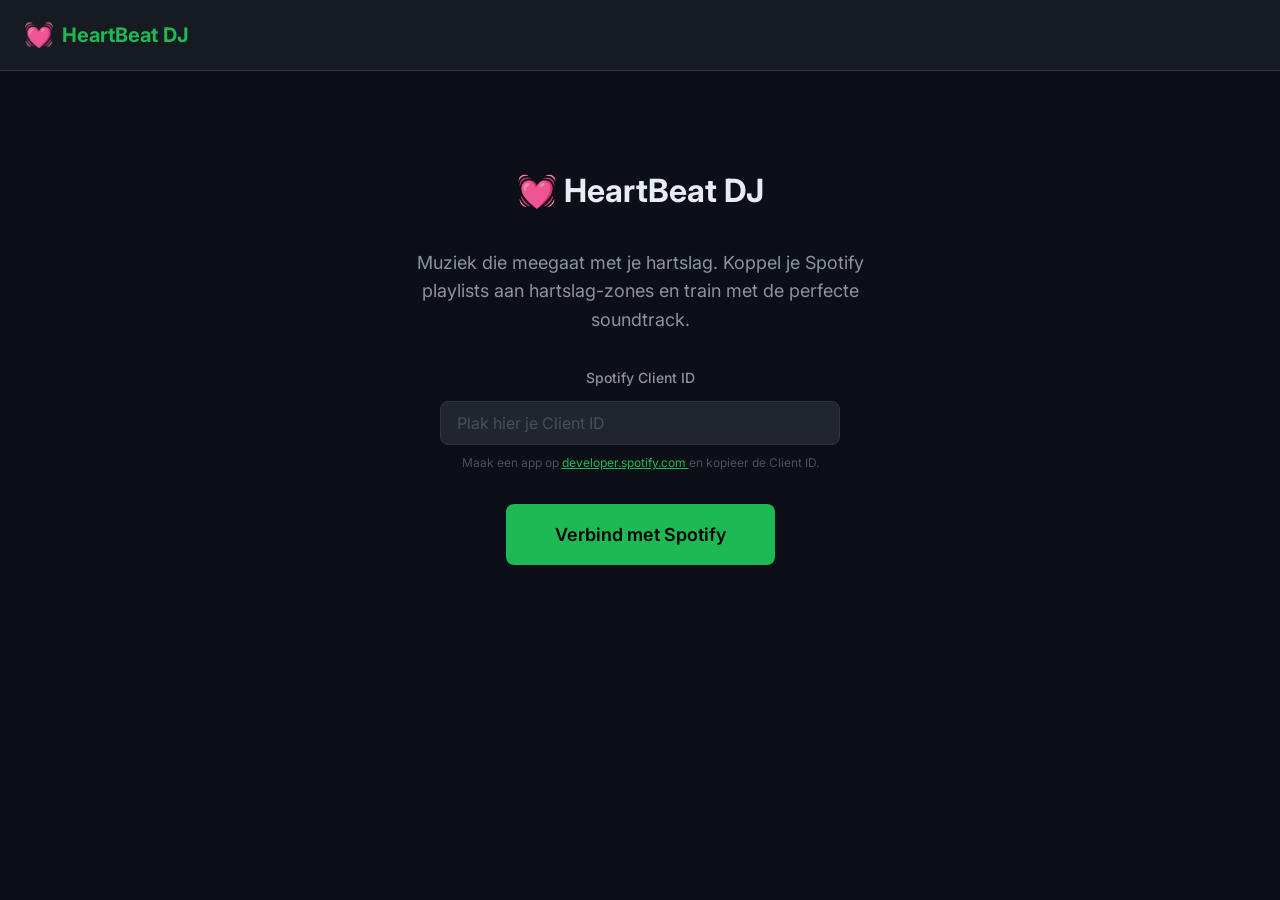
==== index.html @ 522d43e7 "HeartBeat DJ v1.0 — PWA met Spotify integratie" ====
<!DOCTYPE html>
<html lang="nl">
<head>
  <meta charset="UTF-8">
  <meta name="viewport" content="width=device-width, initial-scale=1.0, maximum-scale=1.0, user-scalable=no, viewport-fit=cover">
  <meta name="theme-color" content="#0d1117">
  <meta name="description" content="HeartBeat DJ — Muziek die je hartslag volgt">
  <meta name="apple-mobile-web-app-capable" content="yes">
  <meta name="apple-mobile-web-app-status-bar-style" content="black-translucent">
  <meta name="apple-mobile-web-app-title" content="HeartBeat DJ">
  <meta name="mobile-web-app-capable" content="yes">

  <title>HeartBeat DJ</title>

  <link rel="manifest" href="manifest.json">
  <link rel="apple-touch-icon" href="icons/icon-192.png">
  <link rel="preconnect" href="https://fonts.googleapis.com">
  <link rel="preconnect" href="https://fonts.gstatic.com" crossorigin>
  <link href="https://fonts.googleapis.com/css2?family=Inter:wght@400;500;600;700&family=JetBrains+Mono:wght@400;700&display=swap" rel="stylesheet">
  <link rel="stylesheet" href="css/styles.css">

  <style>
    /* Workout achtergrond — sportieve beelden */
    .workout-bg {
      position: fixed;
      inset: 0;
      z-index: -1;
      background-size: cover;
      background-position: center;
      opacity: 0;
      transition: opacity 1.5s ease;
    }

    .workout-bg--active {
      opacity: 1;
    }

    .workout-bg__layer {
      position: fixed;
      inset: 0;
      z-index: -1;
      background-size: cover;
      background-position: center;
      opacity: 0;
      transition: opacity 1.5s ease;
    }

    .workout-bg__layer--visible {
      opacity: 1;
    }

    /* Glasmorfisme overlay voor leesbaarheid */
    .workout-bg__overlay {
      position: fixed;
      inset: 0;
      z-index: -1;
      background: rgba(13, 17, 23, 0.75);
      backdrop-filter: blur(2px);
    }

    /* Glasmorfisme cards tijdens workout */
    .screen--workout .hr-display,
    .screen--workout .hr-graph,
    .screen--workout .now-playing,
    .screen--workout .workout-timeline,
    .screen--workout .simulator {
      background: rgba(28, 33, 40, 0.85);
      backdrop-filter: blur(12px);
      -webkit-backdrop-filter: blur(12px);
      border-color: rgba(255, 255, 255, 0.1);
    }

    /* Pulserende hartslag animatie */
    @keyframes heartbeat {
      0%, 100% { transform: scale(1); }
      15% { transform: scale(1.15); }
      30% { transform: scale(1); }
      45% { transform: scale(1.1); }
    }

    .hr-display__icon {
      display: inline-block;
      font-size: 2rem;
      animation: heartbeat 1s ease-in-out infinite;
    }

    .hr-display__icon--slow { animation-duration: 1.2s; }
    .hr-display__icon--normal { animation-duration: 0.8s; }
    .hr-display__icon--fast { animation-duration: 0.5s; }
    .hr-display__icon--extreme { animation-duration: 0.35s; }

    @media (max-width: 600px) {
      .hr-display__icon {
        font-size: 1.5rem;
      }
    }
  </style>
</head>
<body>
  <div class="app">
    <!-- Workout achtergrond -->
    <div class="workout-bg" id="workout-bg"></div>
    <div class="workout-bg__layer" id="workout-bg-next"></div>
    <div class="workout-bg__overlay"></div>

    <!-- Header -->
    <header class="app__header">
      <div class="app__logo">
        <span class="app__logo-icon">💓</span>
        <span>HeartBeat DJ</span>
      </div>
      <div class="user-info" id="user-info" style="display: none;">
        <img class="user-info__avatar" id="user-avatar" alt="avatar">
        <span id="user-name"></span>
        <button class="btn btn--sm btn--secondary" id="logout-btn">Uitloggen</button>
      </div>
    </header>

    <main class="app__main">
      <!-- ═══════════ LOGIN SCREEN ═══════════ -->
      <section class="screen screen--active" id="screen-login">
        <div class="login">
          <h1 class="login__title">💓 HeartBeat DJ</h1>
          <p class="login__subtitle">
            Muziek die meegaat met je hartslag.
            Koppel je Spotify playlists aan hartslag-zones en train met de perfecte soundtrack.
          </p>

          <div class="login__client-id-group">
            <label class="label" for="client-id-input">Spotify Client ID</label>
            <input
              class="input"
              type="text"
              id="client-id-input"
              placeholder="Plak hier je Client ID"
              autocomplete="off"
              spellcheck="false"
            >
            <p style="font-size: var(--text-xs); color: var(--text-muted);">
              Maak een app op
              <a href="https://developer.spotify.com/dashboard" target="_blank" rel="noopener" style="color: var(--accent);">
                developer.spotify.com
              </a>
              en kopieer de Client ID.
            </p>
          </div>

          <button class="btn btn--primary btn--lg" id="login-btn">
            Verbind met Spotify
          </button>
        </div>
      </section>

      <!-- ═══════════ SETUP SCREEN ═══════════ -->
      <section class="screen" id="screen-setup">
        <div class="setup">
          <!-- Persoonlijke instelling -->
          <div class="setup__section">
            <h2 class="setup__section-title">Jouw profiel</h2>
            <div style="display: flex; gap: var(--space-md); flex-wrap: wrap;">
              <div style="flex: 1; min-width: 140px;">
                <label class="label" for="age-input">Leeftijd</label>
                <input class="input" type="number" id="age-input" min="10" max="100" placeholder="30" value="30"
                       inputmode="numeric" pattern="[0-9]*">
              </div>
              <div style="flex: 1; min-width: 140px;">
                <label class="label" for="max-hr-input">Max hartslag (220 - leeftijd)</label>
                <input class="input" type="number" id="max-hr-input" min="100" max="250" value="190"
                       inputmode="numeric" pattern="[0-9]*">
              </div>
            </div>
          </div>

          <!-- Workout modus -->
          <div class="setup__section">
            <h2 class="setup__section-title">Workout modus</h2>
            <div class="mode-toggle">
              <button class="mode-toggle__option mode-toggle__option--active" data-mode="reactive">
                Reactief
              </button>
              <button class="mode-toggle__option" data-mode="planned">
                Gepland
              </button>
            </div>
            <p style="color: var(--text-muted); font-size: var(--text-xs); margin-top: var(--space-sm);" id="mode-description">
              Muziek volgt je hartslag in realtime.
            </p>
          </div>

          <!-- Zone ↔ Playlist mapping -->
          <div class="setup__section">
            <h2 class="setup__section-title">Zone → Playlist</h2>
            <p style="color: var(--text-secondary); margin-bottom: var(--space-md); font-size: var(--text-sm);">
              Koppel een Spotify playlist aan elke hartslag-zone.
            </p>
            <div class="setup__zone-list" id="zone-setup-list">
              <!-- Wordt dynamisch gevuld -->
            </div>
          </div>

          <!-- Workout Planner (alleen zichtbaar in planned mode) -->
          <div class="setup__section" id="planner-section" style="display: none;">
            <h2 class="setup__section-title">Interval-schema</h2>
            <p style="color: var(--text-secondary); margin-bottom: var(--space-md); font-size: var(--text-sm);">
              Kies een template of maak je eigen interval-training.
            </p>
            <div class="planner__templates" id="workout-templates">
              <!-- Wordt dynamisch gevuld -->
            </div>
          </div>

          <!-- Start knop -->
          <div style="text-align: center; padding: var(--space-lg) 0;">
            <button class="btn btn--primary btn--lg" id="start-workout-btn" disabled>
              Start Workout
            </button>
            <div id="player-mode-info" style="margin-top: var(--space-sm);"></div>
          </div>
        </div>
      </section>

      <!-- ═══════════ WORKOUT SCREEN ═══════════ -->
      <section class="screen screen--workout" id="screen-workout">
        <div class="dashboard">
          <!-- Hartslag Display -->
          <div class="hr-display" id="hr-display">
            <div class="hr-display__icon" id="hr-icon">❤️</div>
            <div class="hr-display__bpm" id="hr-bpm">--</div>
            <div class="hr-display__label">BPM</div>
            <div class="hr-display__zone-name" id="hr-zone-name">—</div>
          </div>

          <!-- Hartslag Grafiek -->
          <div class="hr-graph">
            <canvas class="hr-graph__canvas" id="hr-graph-canvas"></canvas>
          </div>

          <!-- Now Playing -->
          <div class="now-playing">
            <img class="now-playing__art" id="now-playing-art" alt="Album art"
                 src="data:image/svg+xml,%3Csvg xmlns='http://www.w3.org/2000/svg' viewBox='0 0 80 80'%3E%3Crect fill='%2321262d' width='80' height='80'/%3E%3Ctext x='50%25' y='50%25' text-anchor='middle' dy='.3em' fill='%23484f58' font-size='24'%3E♪%3C/text%3E%3C/svg%3E">
            <div class="now-playing__info">
              <div class="now-playing__title" id="now-playing-title">Wachten op muziek...</div>
              <div class="now-playing__artist" id="now-playing-artist">—</div>
            </div>
            <div class="now-playing__controls">
              <button class="btn btn--icon btn--secondary" id="player-pause" title="Pauze/Play">▶</button>
              <button class="btn btn--icon btn--secondary" id="player-next" title="Volgend nummer">⏭</button>
              <input type="range" id="volume-slider" min="0" max="100" value="70"
                     style="width: 80px;" title="Volume">
            </div>
          </div>

          <!-- Workout Timeline (planned mode) -->
          <div class="workout-timeline" id="workout-timeline-container" style="display: none;">
            <div class="workout-timeline__title">Workout voortgang</div>
            <div class="workout-timeline__bar" id="workout-timeline-bar"></div>
            <div class="workout-timeline__timer" id="workout-timer">00:00</div>
          </div>

          <!-- Simulator Controls -->
          <div class="simulator">
            <div class="simulator__title">Hartslag Simulator</div>
            <div class="simulator__slider-group">
              <span style="font-size: var(--text-xs); color: var(--text-secondary);">40</span>
              <input type="range" class="simulator__slider" id="hr-slider"
                     min="40" max="220" value="72">
              <span style="font-size: var(--text-xs); color: var(--text-secondary);">220</span>
              <span class="simulator__slider-value" id="hr-slider-value">72</span>
              <span style="font-size: var(--text-xs); color: var(--text-secondary);">BPM</span>
            </div>
            <div class="simulator__scenarios">
              <button class="btn btn--sm btn--secondary" data-scenario="full_workout">Full Workout</button>
              <button class="btn btn--sm btn--secondary" data-scenario="intervals">Intervals</button>
              <button class="btn btn--sm btn--secondary" data-scenario="steady_state">Steady</button>
            </div>
          </div>

          <!-- Workout Controls -->
          <div class="workout-controls">
            <button class="btn btn--secondary" id="pause-workout-btn">Pauze</button>
            <button class="btn btn--danger" id="stop-workout-btn">Stop Workout</button>
          </div>
        </div>
      </section>
    </main>

    <!-- Toast Notifications -->
    <div class="toast-container"></div>

  </div>

  <script>
    window.__debugLog = console.log;
  </script>
  <script type="module" src="js/app.js"></script>
  <script>
    // Service Worker registratie
    if ('serviceWorker' in navigator) {
      navigator.serviceWorker.register('sw.js').catch(() => {
        // SW registratie mislukt — app werkt nog steeds
      });
    }
  </script>
</body>
</html>
---- css/styles.css ----
/* ═══════════════════════════════════════════════════════
   HeartBeat DJ — Styles

   Design principes:
   - Dark theme (sportief, focust op de content)
   - Zone-kleuren als visueel anchor
   - Mobile-first, responsive
   - Geen externe dependencies
   - Touch-friendly op mobiel
   ═══════════════════════════════════════════════════════ */

/* ── Custom Properties ────────────────────────────────── */
:root {
  /* Zone kleuren */
  --zone-rest: #4fc3f7;
  --zone-light: #81c784;
  --zone-moderate: #ffb74d;
  --zone-hard: #e57373;
  --zone-maximum: #f44336;

  /* Base kleuren */
  --bg-primary: #0d1117;
  --bg-secondary: #161b22;
  --bg-tertiary: #21262d;
  --bg-card: #1c2128;
  --text-primary: #e6edf3;
  --text-secondary: #8b949e;
  --text-muted: #484f58;
  --accent: #1db954;
  --accent-hover: #1ed760;
  --border: #30363d;
  --error: #f85149;
  --warning: #d29922;

  /* Spacing */
  --space-xs: 0.25rem;
  --space-sm: 0.5rem;
  --space-md: 1rem;
  --space-lg: 1.5rem;
  --space-xl: 2rem;
  --space-2xl: 3rem;

  /* Typography */
  --font-sans: 'Inter', -apple-system, BlinkMacSystemFont, 'Segoe UI', Roboto, sans-serif;
  --font-mono: 'JetBrains Mono', 'Fira Code', monospace;
  --text-xs: 0.75rem;
  --text-sm: 0.875rem;
  --text-base: 1rem;
  --text-lg: 1.125rem;
  --text-xl: 1.25rem;
  --text-2xl: 1.5rem;
  --text-3xl: 2rem;
  --text-4xl: 3rem;

  /* Border radius */
  --radius-sm: 0.375rem;
  --radius-md: 0.5rem;
  --radius-lg: 0.75rem;
  --radius-xl: 1rem;
  --radius-full: 9999px;

  /* Shadows */
  --shadow-sm: 0 1px 2px rgba(0, 0, 0, 0.3);
  --shadow-md: 0 4px 6px rgba(0, 0, 0, 0.3);
  --shadow-lg: 0 10px 25px rgba(0, 0, 0, 0.4);

  /* Transitions */
  --transition-fast: 150ms ease;
  --transition-base: 250ms ease;
  --transition-slow: 500ms ease;

  /* Safe area voor notch-phones */
  --safe-top: env(safe-area-inset-top, 0px);
  --safe-bottom: env(safe-area-inset-bottom, 0px);
  --safe-left: env(safe-area-inset-left, 0px);
  --safe-right: env(safe-area-inset-right, 0px);
}

/* ── Reset & Base ─────────────────────────────────────── */
*,
*::before,
*::after {
  box-sizing: border-box;
  margin: 0;
  padding: 0;
}

html {
  font-size: 16px;
  -webkit-text-size-adjust: 100%;
}

body {
  font-family: var(--font-sans);
  background-color: var(--bg-primary);
  color: var(--text-primary);
  line-height: 1.6;
  min-height: 100vh;
  min-height: 100dvh;
  overflow-x: hidden;
  -webkit-font-smoothing: antialiased;
  /* Voorkom double-tap zoom op mobiel */
  touch-action: manipulation;
}

/* ── App Shell ────────────────────────────────────────── */
.app {
  display: flex;
  flex-direction: column;
  min-height: 100vh;
  min-height: 100dvh;
}

.app__header {
  display: flex;
  align-items: center;
  justify-content: space-between;
  padding: var(--space-md) var(--space-lg);
  padding-top: calc(var(--space-md) + var(--safe-top));
  border-bottom: 1px solid var(--border);
  background-color: var(--bg-secondary);
  position: sticky;
  top: 0;
  z-index: 100;
}

.app__logo {
  display: flex;
  align-items: center;
  gap: var(--space-sm);
  font-size: var(--text-xl);
  font-weight: 700;
  color: var(--accent);
}

.app__logo-icon {
  font-size: var(--text-2xl);
}

.app__main {
  flex: 1;
  padding: var(--space-lg);
  padding-bottom: calc(var(--space-lg) + var(--safe-bottom));
  max-width: 1200px;
  margin: 0 auto;
  width: 100%;
}

/* ── Screens ──────────────────────────────────────────── */
.screen {
  display: none;
  animation: fadeIn var(--transition-base) ease-out;
}

.screen--active {
  display: block;
}

@keyframes fadeIn {
  from { opacity: 0; transform: translateY(8px); }
  to { opacity: 1; transform: translateY(0); }
}

/* ── Login Screen ─────────────────────────────────────── */
.login {
  display: flex;
  flex-direction: column;
  align-items: center;
  justify-content: center;
  min-height: 60vh;
  text-align: center;
  gap: var(--space-xl);
  padding: var(--space-lg);
}

.login__title {
  font-size: var(--text-3xl);
  font-weight: 700;
}

.login__subtitle {
  color: var(--text-secondary);
  font-size: var(--text-lg);
  max-width: 500px;
}

.login__client-id-group {
  display: flex;
  flex-direction: column;
  gap: var(--space-sm);
  width: 100%;
  max-width: 400px;
}

/* ── Setup Screen ─────────────────────────────────────── */
.setup {
  display: flex;
  flex-direction: column;
  gap: var(--space-xl);
}

.setup__section {
  background-color: var(--bg-card);
  border: 1px solid var(--border);
  border-radius: var(--radius-lg);
  padding: var(--space-lg);
}

.setup__section-title {
  font-size: var(--text-xl);
  font-weight: 600;
  margin-bottom: var(--space-md);
}

.setup__zone-list {
  display: flex;
  flex-direction: column;
  gap: var(--space-md);
}

.setup__zone-row {
  display: flex;
  align-items: center;
  gap: var(--space-md);
  padding: var(--space-md);
  background-color: var(--bg-tertiary);
  border-radius: var(--radius-md);
  border-left: 4px solid var(--zone-color, var(--border));
}

.setup__zone-info {
  flex: 0 0 120px;
}

.setup__zone-name {
  font-weight: 600;
  font-size: var(--text-base);
}

.setup__zone-range {
  font-size: var(--text-xs);
  color: var(--text-secondary);
}

.setup__zone-select {
  flex: 1;
}

/* ── Workout Dashboard ────────────────────────────────── */
.dashboard {
  display: grid;
  grid-template-columns: 1fr;
  gap: var(--space-md);
}

@media (min-width: 768px) {
  .dashboard {
    grid-template-columns: 1fr 1fr;
    gap: var(--space-lg);
  }
}

/* Heart Rate Display */
.hr-display {
  background-color: var(--bg-card);
  border: 1px solid var(--border);
  border-radius: var(--radius-lg);
  padding: var(--space-lg);
  text-align: center;
  transition: border-color var(--transition-base);
}

.hr-display--zone-rest { border-color: var(--zone-rest); }
.hr-display--zone-light { border-color: var(--zone-light); }
.hr-display--zone-moderate { border-color: var(--zone-moderate); }
.hr-display--zone-hard { border-color: var(--zone-hard); }
.hr-display--zone-maximum { border-color: var(--zone-maximum); }

.hr-display__bpm {
  font-size: var(--text-4xl);
  font-weight: 700;
  font-variant-numeric: tabular-nums;
  line-height: 1;
}

.hr-display__label {
  font-size: var(--text-sm);
  color: var(--text-secondary);
  text-transform: uppercase;
  letter-spacing: 0.05em;
  margin-top: var(--space-xs);
}

.hr-display__zone-name {
  font-size: var(--text-xl);
  font-weight: 600;
  margin-top: var(--space-md);
  padding: var(--space-xs) var(--space-md);
  border-radius: var(--radius-full);
  display: inline-block;
}

/* HR Graph */
.hr-graph {
  background-color: var(--bg-card);
  border: 1px solid var(--border);
  border-radius: var(--radius-lg);
  padding: var(--space-md);
}

.hr-graph__canvas {
  width: 100%;
  height: 150px;
  display: block;
}

@media (min-width: 768px) {
  .hr-graph__canvas {
    height: 200px;
  }
}

/* Now Playing */
.now-playing {
  background-color: var(--bg-card);
  border: 1px solid var(--border);
  border-radius: var(--radius-lg);
  padding: var(--space-md);
  display: flex;
  gap: var(--space-md);
  align-items: center;
}

@media (min-width: 768px) {
  .now-playing {
    grid-column: 1 / -1;
    padding: var(--space-lg);
    gap: var(--space-lg);
  }
}

.now-playing__art {
  width: 64px;
  height: 64px;
  border-radius: var(--radius-md);
  background-color: var(--bg-tertiary);
  object-fit: cover;
  flex-shrink: 0;
}

@media (min-width: 768px) {
  .now-playing__art {
    width: 80px;
    height: 80px;
  }
}

.now-playing__info {
  flex: 1;
  min-width: 0;
}

.now-playing__title {
  font-size: var(--text-base);
  font-weight: 600;
  white-space: nowrap;
  overflow: hidden;
  text-overflow: ellipsis;
}

@media (min-width: 768px) {
  .now-playing__title {
    font-size: var(--text-lg);
  }
}

.now-playing__artist {
  color: var(--text-secondary);
  font-size: var(--text-sm);
  white-space: nowrap;
  overflow: hidden;
  text-overflow: ellipsis;
}

.now-playing__controls {
  display: flex;
  gap: var(--space-sm);
  align-items: center;
  flex-shrink: 0;
}

/* Workout Plan Display */
.workout-timeline {
  background-color: var(--bg-card);
  border: 1px solid var(--border);
  border-radius: var(--radius-lg);
  padding: var(--space-md);
}

@media (min-width: 768px) {
  .workout-timeline {
    grid-column: 1 / -1;
    padding: var(--space-lg);
  }
}

.workout-timeline__title {
  font-size: var(--text-base);
  font-weight: 600;
  margin-bottom: var(--space-sm);
}

@media (min-width: 768px) {
  .workout-timeline__title {
    font-size: var(--text-lg);
    margin-bottom: var(--space-md);
  }
}

.workout-timeline__bar {
  display: flex;
  height: 32px;
  border-radius: var(--radius-md);
  overflow: hidden;
  gap: 2px;
}

@media (min-width: 768px) {
  .workout-timeline__bar {
    height: 40px;
  }
}

.workout-timeline__segment {
  display: flex;
  align-items: center;
  justify-content: center;
  font-size: var(--text-xs);
  font-weight: 600;
  color: var(--bg-primary);
  transition: opacity var(--transition-base);
  position: relative;
  overflow: hidden;
  white-space: nowrap;
  padding: 0 var(--space-xs);
}

.workout-timeline__segment--active {
  outline: 2px solid var(--text-primary);
  outline-offset: -2px;
}

.workout-timeline__segment--completed {
  opacity: 0.4;
}

.workout-timeline__timer {
  text-align: center;
  margin-top: var(--space-sm);
  font-size: var(--text-xl);
  font-weight: 700;
  font-variant-numeric: tabular-nums;
  font-family: var(--font-mono);
}

@media (min-width: 768px) {
  .workout-timeline__timer {
    font-size: var(--text-2xl);
    margin-top: var(--space-md);
  }
}

/* ── Interval Planner ─────────────────────────────────── */
.planner {
  background-color: var(--bg-card);
  border: 1px solid var(--border);
  border-radius: var(--radius-lg);
  padding: var(--space-lg);
}

.planner__templates {
  display: grid;
  grid-template-columns: repeat(auto-fill, minmax(160px, 1fr));
  gap: var(--space-sm);
  margin-bottom: var(--space-xl);
}

@media (min-width: 768px) {
  .planner__templates {
    grid-template-columns: repeat(auto-fill, minmax(200px, 1fr));
    gap: var(--space-md);
  }
}

.planner__template-card {
  background-color: var(--bg-tertiary);
  border: 1px solid var(--border);
  border-radius: var(--radius-md);
  padding: var(--space-md);
  cursor: pointer;
  transition: border-color var(--transition-fast), transform var(--transition-fast);
  /* Touch feedback */
  -webkit-tap-highlight-color: rgba(29, 185, 84, 0.15);
}

.planner__template-card:hover {
  border-color: var(--accent);
  transform: translateY(-2px);
}

/* Geen transform op touch — voelt vertragend */
@media (hover: none) {
  .planner__template-card:hover {
    transform: none;
  }
}

.planner__template-card--selected {
  border-color: var(--accent);
  background-color: rgba(29, 185, 84, 0.1);
}

.planner__template-name {
  font-weight: 600;
  margin-bottom: var(--space-xs);
}

.planner__template-desc {
  font-size: var(--text-sm);
  color: var(--text-secondary);
}

.planner__custom-segments {
  display: flex;
  flex-direction: column;
  gap: var(--space-sm);
}

.planner__segment-row {
  display: flex;
  gap: var(--space-sm);
  align-items: center;
}

.planner__segment-row > select,
.planner__segment-row > input {
  flex: 1;
}

/* ── Simulator Controls ───────────────────────────────── */
.simulator {
  background-color: var(--bg-card);
  border: 1px solid var(--border);
  border-radius: var(--radius-lg);
  padding: var(--space-md);
}

@media (min-width: 768px) {
  .simulator {
    padding: var(--space-lg);
  }
}

.simulator__title {
  font-size: var(--text-base);
  font-weight: 600;
  margin-bottom: var(--space-md);
}

.simulator__slider-group {
  display: flex;
  align-items: center;
  gap: var(--space-sm);
}

@media (min-width: 768px) {
  .simulator__slider-group {
    gap: var(--space-md);
  }
}

.simulator__slider {
  flex: 1;
  -webkit-appearance: none;
  appearance: none;
  height: 8px;
  border-radius: var(--radius-full);
  background: var(--bg-tertiary);
  outline: none;
}

.simulator__slider::-webkit-slider-thumb {
  -webkit-appearance: none;
  appearance: none;
  width: 28px;
  height: 28px;
  border-radius: var(--radius-full);
  background: var(--accent);
  cursor: pointer;
}

/* Grotere touch target op mobiel */
@media (hover: none) {
  .simulator__slider::-webkit-slider-thumb {
    width: 32px;
    height: 32px;
  }
}

.simulator__slider-value {
  font-size: var(--text-lg);
  font-weight: 700;
  font-variant-numeric: tabular-nums;
  min-width: 3ch;
  text-align: center;
}

@media (min-width: 768px) {
  .simulator__slider-value {
    font-size: var(--text-xl);
    min-width: 4ch;
  }
}

.simulator__scenarios {
  display: flex;
  gap: var(--space-sm);
  margin-top: var(--space-md);
  flex-wrap: wrap;
}

/* ── Shared Components ────────────────────────────────── */

/* Buttons */
.btn {
  display: inline-flex;
  align-items: center;
  justify-content: center;
  gap: var(--space-sm);
  padding: var(--space-sm) var(--space-lg);
  font-size: var(--text-base);
  font-weight: 600;
  font-family: inherit;
  border: 1px solid transparent;
  border-radius: var(--radius-md);
  cursor: pointer;
  transition: background-color var(--transition-fast), transform var(--transition-fast);
  white-space: nowrap;
  line-height: 1.5;
  /* Touch feedback */
  -webkit-tap-highlight-color: transparent;
  /* Minimale touch target 44px (Apple HIG) */
  min-height: 44px;
}

.btn:active {
  transform: scale(0.97);
}

.btn:disabled {
  opacity: 0.5;
  cursor: not-allowed;
}

.btn--primary {
  background-color: var(--accent);
  color: #000;
}

.btn--primary:hover:not(:disabled) {
  background-color: var(--accent-hover);
}

.btn--secondary {
  background-color: var(--bg-tertiary);
  color: var(--text-primary);
  border-color: var(--border);
}

.btn--secondary:hover:not(:disabled) {
  background-color: var(--border);
}

.btn--danger {
  background-color: var(--error);
  color: #fff;
}

.btn--sm {
  padding: var(--space-xs) var(--space-md);
  font-size: var(--text-sm);
  min-height: 36px;
}

.btn--lg {
  padding: var(--space-md) var(--space-2xl);
  font-size: var(--text-lg);
}

.btn--icon {
  padding: var(--space-sm);
  min-width: 44px;
  min-height: 44px;
}

/* Inputs & Selects */
.input,
.select {
  width: 100%;
  padding: var(--space-sm) var(--space-md);
  font-size: var(--text-base);
  font-family: inherit;
  background-color: var(--bg-tertiary);
  color: var(--text-primary);
  border: 1px solid var(--border);
  border-radius: var(--radius-md);
  outline: none;
  transition: border-color var(--transition-fast);
  /* Minimale hoogte voor touch */
  min-height: 44px;
  /* Voorkom iOS zoom op focus */
  font-size: max(var(--text-base), 16px);
}

.input:focus,
.select:focus {
  border-color: var(--accent);
}

.input::placeholder {
  color: var(--text-muted);
}

.select {
  cursor: pointer;
}

/* Label */
.label {
  display: block;
  font-size: var(--text-sm);
  font-weight: 500;
  color: var(--text-secondary);
  margin-bottom: var(--space-xs);
}

/* Volume slider — specifieke mobile styling */
input[type="range"]#volume-slider {
  width: 80px;
  min-height: 32px;
}

@media (max-width: 600px) {
  input[type="range"]#volume-slider {
    width: 60px;
  }
}

/* Toast */
.toast-container {
  position: fixed;
  bottom: calc(var(--space-lg) + var(--safe-bottom));
  left: var(--space-md);
  right: var(--space-md);
  display: flex;
  flex-direction: column-reverse;
  gap: var(--space-sm);
  z-index: 1000;
  pointer-events: none;
}

@media (min-width: 600px) {
  .toast-container {
    left: auto;
    right: var(--space-lg);
    max-width: 400px;
  }
}

.toast {
  padding: var(--space-md) var(--space-lg);
  border-radius: var(--radius-md);
  font-size: var(--text-sm);
  font-weight: 500;
  box-shadow: var(--shadow-lg);
  animation: toastIn var(--transition-base) ease-out;
  pointer-events: auto;
}

.toast--info {
  background-color: var(--bg-card);
  border: 1px solid var(--border);
  color: var(--text-primary);
}

.toast--success {
  background-color: #1a3a2a;
  border: 1px solid var(--accent);
  color: var(--accent);
}

.toast--error {
  background-color: #3a1a1a;
  border: 1px solid var(--error);
  color: var(--error);
}

.toast--warning {
  background-color: #3a2f1a;
  border: 1px solid var(--warning);
  color: var(--warning);
}

@keyframes toastIn {
  from { opacity: 0; transform: translateY(16px); }
  to { opacity: 1; transform: translateY(0); }
}

/* ── Mode Toggle ──────────────────────────────────────── */
.mode-toggle {
  display: flex;
  background-color: var(--bg-tertiary);
  border-radius: var(--radius-md);
  padding: 3px;
  gap: 3px;
}

.mode-toggle__option {
  flex: 1;
  padding: var(--space-sm) var(--space-md);
  border-radius: var(--radius-sm);
  font-size: var(--text-sm);
  font-weight: 600;
  cursor: pointer;
  transition: background-color var(--transition-fast);
  border: none;
  background: none;
  color: var(--text-secondary);
  font-family: inherit;
  min-height: 44px;
  text-align: center;
}

.mode-toggle__option--active {
  background-color: var(--accent);
  color: #000;
}

/* ── User Info ────────────────────────────────────────── */
.user-info {
  display: flex;
  align-items: center;
  gap: var(--space-sm);
  font-size: var(--text-sm);
  color: var(--text-secondary);
}

.user-info__avatar {
  width: 28px;
  height: 28px;
  border-radius: var(--radius-full);
  background-color: var(--bg-tertiary);
}

/* ── Workout Controls Bar ─────────────────────────────── */
.workout-controls {
  grid-column: 1 / -1;
  display: flex;
  gap: var(--space-md);
  justify-content: center;
  padding: var(--space-md) 0;
  padding-bottom: calc(var(--space-md) + var(--safe-bottom));
}

/* ── Player Mode Badge ────────────────────────────────── */
.player-mode-badge {
  display: inline-flex;
  align-items: center;
  gap: var(--space-xs);
  padding: var(--space-xs) var(--space-sm);
  font-size: var(--text-xs);
  font-weight: 600;
  border-radius: var(--radius-full);
  background-color: var(--bg-tertiary);
  color: var(--text-secondary);
}

.player-mode-badge--sdk {
  color: var(--accent);
  border: 1px solid var(--accent);
}

.player-mode-badge--connect {
  color: var(--zone-light);
  border: 1px solid var(--zone-light);
}

/* ── Responsive ───────────────────────────────────────── */

/* Mobiel: compact layout */
@media (max-width: 600px) {
  .app__main {
    padding: var(--space-sm);
    padding-bottom: calc(var(--space-sm) + var(--safe-bottom));
  }

  .app__header {
    padding: var(--space-sm) var(--space-md);
    padding-top: calc(var(--space-sm) + var(--safe-top));
  }

  .app__logo {
    font-size: var(--text-lg);
  }

  .app__logo-icon {
    font-size: var(--text-xl);
  }

  /* Verberg naam op hele kleine schermen, toon alleen avatar */
  .user-info > span {
    display: none;
  }

  /* Setup */
  .setup {
    gap: var(--space-md);
  }

  .setup__section {
    padding: var(--space-md);
  }

  .setup__section-title {
    font-size: var(--text-lg);
  }

  .setup__zone-row {
    flex-direction: column;
    align-items: stretch;
    gap: var(--space-sm);
  }

  .setup__zone-info {
    flex: none;
    display: flex;
    align-items: center;
    gap: var(--space-sm);
  }

  .setup__zone-name {
    font-size: var(--text-sm);
  }

  /* Login */
  .login__title {
    font-size: var(--text-2xl);
  }

  .login__subtitle {
    font-size: var(--text-base);
  }

  /* Workout dashboard */
  .hr-display {
    padding: var(--space-md);
  }

  .hr-display__bpm {
    font-size: var(--text-3xl);
  }

  .hr-display__zone-name {
    font-size: var(--text-base);
  }

  /* Now playing compact */
  .now-playing {
    padding: var(--space-sm) var(--space-md);
  }

  .now-playing__art {
    width: 48px;
    height: 48px;
  }

  .now-playing__title {
    font-size: var(--text-sm);
  }

  .now-playing__artist {
    font-size: var(--text-xs);
  }
}

/* Hele kleine schermen (iPhone SE etc) */
@media (max-width: 374px) {
  :root {
    font-size: 14px;
  }

  .app__main {
    padding: var(--space-xs);
  }

  .now-playing__controls {
    gap: var(--space-xs);
  }

  input[type="range"]#volume-slider {
    display: none;
  }
}

/* Landscape op mobiel */
@media (max-height: 500px) and (orientation: landscape) {
  .dashboard {
    grid-template-columns: 1fr 1fr;
    gap: var(--space-sm);
  }

  .now-playing {
    grid-column: 1 / -1;
  }

  .hr-display {
    padding: var(--space-sm);
  }

  .hr-display__bpm {
    font-size: var(--text-2xl);
  }

  .hr-graph__canvas {
    height: 100px;
  }
}

/* ── PWA Standalone Mode ─────────────────────────────── */
@media (display-mode: standalone) {
  .app__header {
    padding-top: calc(var(--space-md) + var(--safe-top));
  }
}
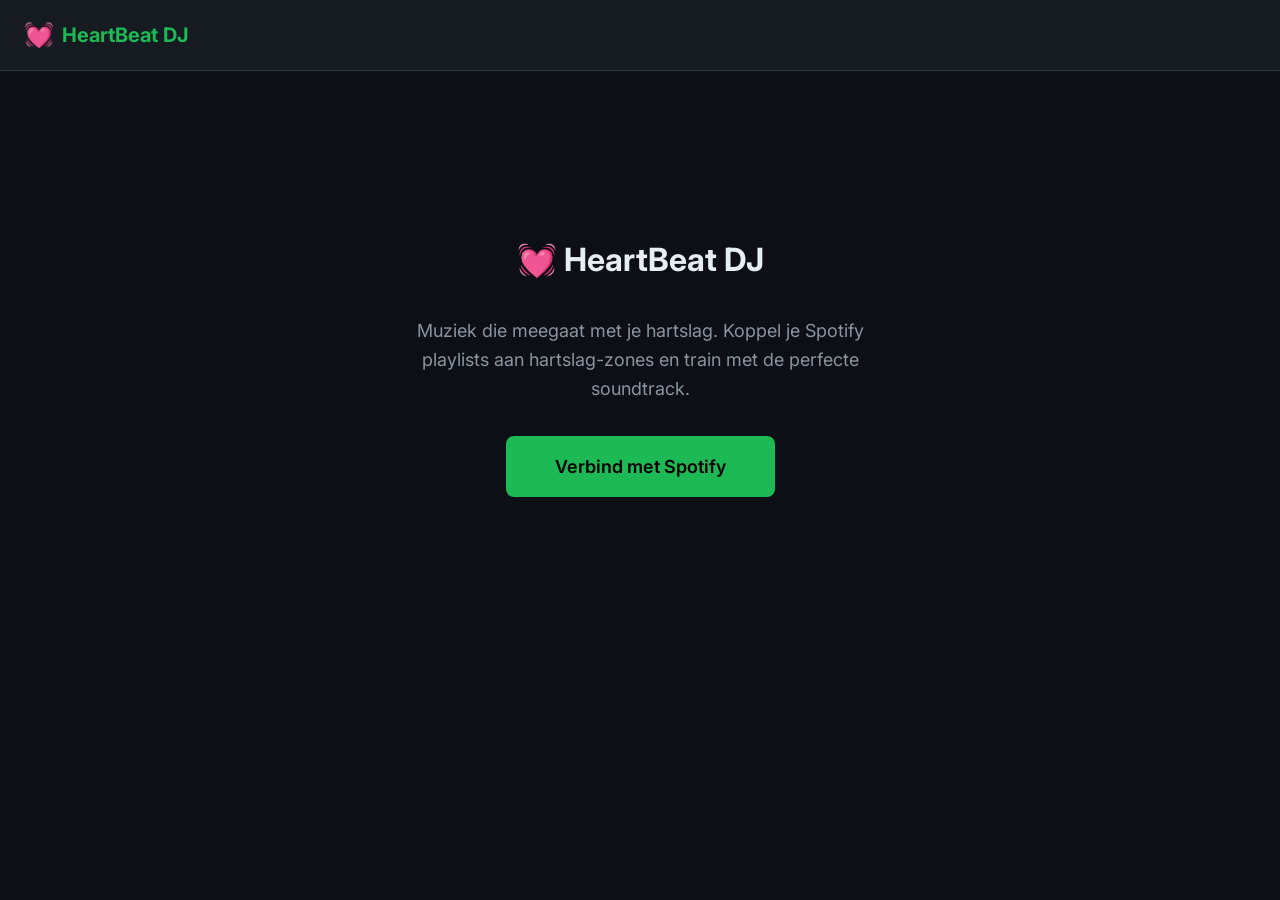
==== commit e1de5ee7: "Fix: Client ID hardcoded, login vereenvoudigd, 404.html voor GitHub Pages" ====
--- a/index.html
+++ b/index.html
@@ -125,25 +125,6 @@
             Muziek die meegaat met je hartslag.
             Koppel je Spotify playlists aan hartslag-zones en train met de perfecte soundtrack.
           </p>
-
-          <div class="login__client-id-group">
-            <label class="label" for="client-id-input">Spotify Client ID</label>
-            <input
-              class="input"
-              type="text"
-              id="client-id-input"
-              placeholder="Plak hier je Client ID"
-              autocomplete="off"
-              spellcheck="false"
-            >
-            <p style="font-size: var(--text-xs); color: var(--text-muted);">
-              Maak een app op
-              <a href="https://developer.spotify.com/dashboard" target="_blank" rel="noopener" style="color: var(--accent);">
-                developer.spotify.com
-              </a>
-              en kopieer de Client ID.
-            </p>
-          </div>
 
           <button class="btn btn--primary btn--lg" id="login-btn">
             Verbind met Spotify
